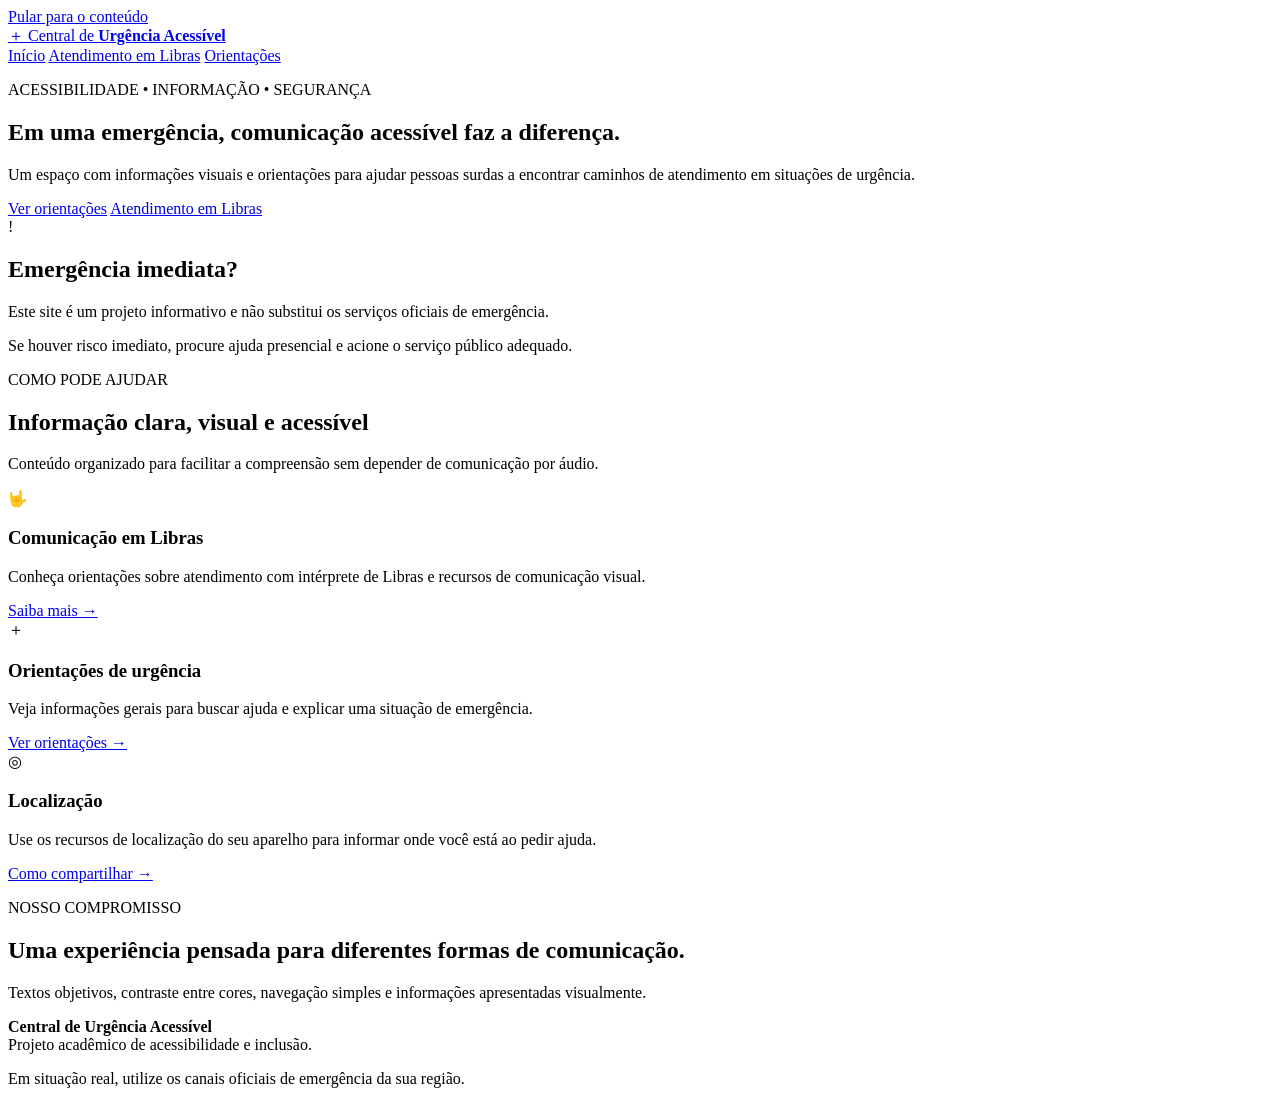
==== index.html @ 9afee102 "Add files via upload Adicionar arquivos do site" ====
<!DOCTYPE html>
<html lang="pt-BR">
<head>
  <meta charset="UTF-8">
  <meta name="viewport" content="width=device-width, initial-scale=1.0">
  <meta name="description" content="Central de Urgência Acessível: informações visuais para facilitar o acesso de pessoas surdas aos serviços de emergência.">
  <title>Central de Urgência Acessível</title>
  <link rel="stylesheet" href="css/style.css">
</head>
<body>
  <a class="skip-link" href="#conteudo">Pular para o conteúdo</a>
  <header class="site-header">
    <div class="container header-inner">
      <a class="brand" href="index.html" aria-label="Central de Urgência Acessível - página inicial">
        <span class="brand-mark" aria-hidden="true">＋</span>
        <span>Central de <strong>Urgência Acessível</strong></span>
      </a>
      <nav aria-label="Navegação principal">
        <a class="active" href="index.html">Início</a>
        <a href="libras.html">Atendimento em Libras</a>
        <a href="orientacoes.html">Orientações</a>
      </nav>
    </div>
  </header>

  <main id="conteudo">
    <section class="hero">
      <div class="container hero-grid">
        <div>
          <p class="eyebrow">ACESSIBILIDADE • INFORMAÇÃO • SEGURANÇA</p>
          <h1>Em uma emergência, <span>comunicação acessível</span> faz a diferença.</h1>
          <p class="hero-text">Um espaço com informações visuais e orientações para ajudar pessoas surdas a encontrar caminhos de atendimento em situações de urgência.</p>
          <div class="hero-actions">
            <a class="button button-light" href="orientacoes.html">Ver orientações</a>
            <a class="button button-outline" href="libras.html">Atendimento em Libras</a>
          </div>
        </div>
        <aside class="notice-card" aria-label="Aviso importante">
          <span class="notice-icon" aria-hidden="true">!</span>
          <h2>Emergência imediata?</h2>
          <p>Este site é um projeto informativo e não substitui os serviços oficiais de emergência.</p>
          <p class="small">Se houver risco imediato, procure ajuda presencial e acione o serviço público adequado.</p>
        </aside>
      </div>
    </section>

    <section class="container section">
      <div class="section-heading">
        <p class="eyebrow">COMO PODE AJUDAR</p>
        <h2>Informação clara, visual e acessível</h2>
        <p>Conteúdo organizado para facilitar a compreensão sem depender de comunicação por áudio.</p>
      </div>
      <div class="cards">
        <article class="info-card">
          <div class="card-icon blue" aria-hidden="true">🤟</div>
          <h3>Comunicação em Libras</h3>
          <p>Conheça orientações sobre atendimento com intérprete de Libras e recursos de comunicação visual.</p>
          <a class="text-link" href="libras.html">Saiba mais →</a>
        </article>
        <article class="info-card">
          <div class="card-icon red" aria-hidden="true">＋</div>
          <h3>Orientações de urgência</h3>
          <p>Veja informações gerais para buscar ajuda e explicar uma situação de emergência.</p>
          <a class="text-link" href="orientacoes.html">Ver orientações →</a>
        </article>
        <article class="info-card">
          <div class="card-icon green" aria-hidden="true">◎</div>
          <h3>Localização</h3>
          <p>Use os recursos de localização do seu aparelho para informar onde você está ao pedir ajuda.</p>
          <a class="text-link" href="orientacoes.html#localizacao">Como compartilhar →</a>
        </article>
      </div>
    </section>

    <section class="access-strip">
      <div class="container access-inner">
        <div>
          <p class="eyebrow">NOSSO COMPROMISSO</p>
          <h2>Uma experiência pensada para diferentes formas de comunicação.</h2>
        </div>
        <p>Textos objetivos, contraste entre cores, navegação simples e informações apresentadas visualmente.</p>
      </div>
    </section>
  </main>

  <footer class="site-footer">
    <div class="container footer-inner">
      <p><strong>Central de Urgência Acessível</strong><br>Projeto acadêmico de acessibilidade e inclusão.</p>
      <p class="footer-note">Em situação real, utilize os canais oficiais de emergência da sua região.</p>
    </div>
  </footer>
</body>
</html>
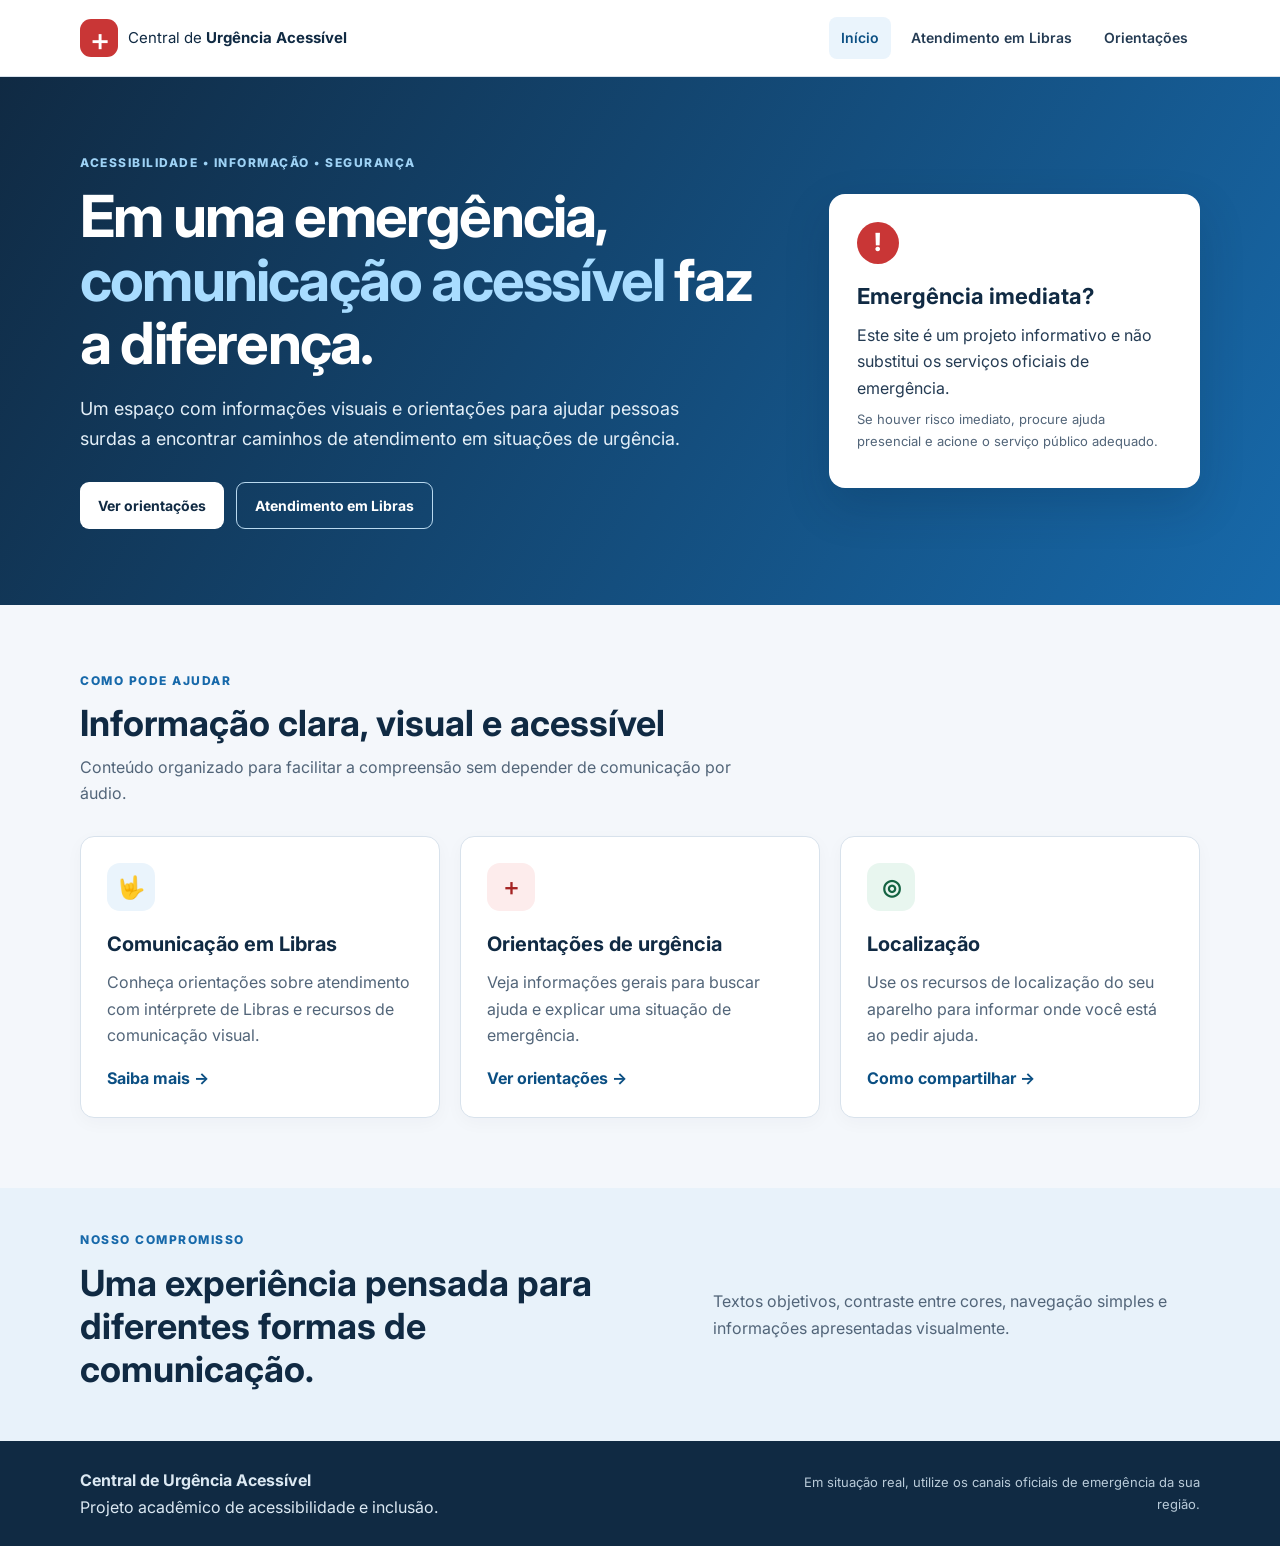
==== commit 61d438e4: "Change stylesheet link to local file Updated stylesheet link to local style.css." ====
--- a/index.html
+++ b/index.html
@@ -4,8 +4,9 @@
   <meta charset="UTF-8">
   <meta name="viewport" content="width=device-width, initial-scale=1.0">
   <meta name="description" content="Central de Urgência Acessível: informações visuais para facilitar o acesso de pessoas surdas aos serviços de emergência.">
-  <title>Central de Urgência Acessível</title>
-  <link rel="stylesheet" href="css/style.css">
+ <title>Central de Urgência Acessível</title>
+
+<link rel="stylesheet" href="style.css">
 </head>
 <body>
   <a class="skip-link" href="#conteudo">Pular para o conteúdo</a>
--- a/style.css
+++ b/style.css
@@ -0,0 +1,127 @@
+@import url('https://fonts.googleapis.com/css2?family=Inter:wght@400;500;600;700;800&display=swap');
+
+:root {
+  --navy: #102a43;
+  --blue: #1769aa;
+  --blue-dark: #0b4f83;
+  --blue-light: #eaf4fc;
+  --red: #c93636;
+  --green: #18794e;
+  --ink: #243b53;
+  --muted: #526579;
+  --surface: #ffffff;
+  --background: #f4f7fb;
+  --border: #d8e2ec;
+  --focus: #ffbf47;
+}
+
+* { box-sizing: border-box; }
+html { scroll-behavior: smooth; }
+body {
+  margin: 0;
+  color: var(--ink);
+  background: var(--background);
+  font-family: Inter, Arial, sans-serif;
+  line-height: 1.65;
+}
+a { color: var(--blue-dark); }
+a:focus-visible, button:focus-visible {
+  outline: 3px solid var(--focus);
+  outline-offset: 3px;
+}
+.container { width: min(1120px, calc(100% - 40px)); margin: 0 auto; }
+.skip-link {
+  position: absolute; left: -9999px; top: 8px; z-index: 10;
+  background: #fff; color: var(--navy); padding: 10px 14px; border-radius: 8px;
+}
+.skip-link:focus { left: 12px; }
+.site-header { background: var(--surface); border-bottom: 1px solid var(--border); }
+.header-inner {
+  min-height: 76px; display: flex; align-items: center;
+  justify-content: space-between; gap: 24px;
+}
+.brand { display: flex; align-items: center; gap: 10px; text-decoration: none; color: var(--navy); font-size: 15px; }
+.brand-mark {
+  display: grid; place-items: center; width: 38px; height: 38px;
+  border-radius: 11px; color: white; background: var(--red); font-size: 27px; font-weight: 800;
+}
+nav { display: flex; flex-wrap: wrap; gap: 8px; }
+nav a { text-decoration: none; color: var(--ink); padding: 9px 12px; border-radius: 8px; font-size: 14px; font-weight: 600; }
+nav a:hover, nav a.active { color: var(--blue-dark); background: var(--blue-light); }
+.hero { color: white; background: linear-gradient(120deg, #102a43, #1769aa); padding: 76px 0; }
+.hero-grid { display: grid; grid-template-columns: 1.5fr .8fr; align-items: center; gap: 52px; }
+.eyebrow { margin: 0 0 12px; color: #9ed2f5; font-size: 12px; font-weight: 800; letter-spacing: 1.5px; }
+h1, h2, h3, p { margin-top: 0; }
+h1 { max-width: 760px; margin-bottom: 18px; font-size: clamp(36px, 5vw, 58px); line-height: 1.1; letter-spacing: -1.8px; }
+h1 span { color: #a8dcff; }
+.hero-text { max-width: 650px; color: #e3eff8; font-size: 18px; }
+.hero-actions { display: flex; flex-wrap: wrap; gap: 12px; margin-top: 28px; }
+.button {
+  display: inline-flex; align-items: center; justify-content: center;
+  min-height: 46px; padding: 11px 18px; border-radius: 9px;
+  text-decoration: none; font-weight: 700; font-size: 14px;
+}
+.button-light { color: var(--navy); background: white; }
+.button-outline { color: white; border: 1px solid #b9d9ef; }
+.button-primary { color: white; background: var(--blue); }
+.button:hover { filter: brightness(.96); transform: translateY(-1px); }
+.notice-card { padding: 28px; border-radius: 16px; color: var(--ink); background: white; box-shadow: 0 18px 45px #071d332b; }
+.notice-card h2 { margin: 14px 0 8px; color: var(--navy); font-size: 22px; }
+.notice-card p { margin-bottom: 8px; }
+.notice-icon { display: grid; place-items: center; width: 42px; height: 42px; border-radius: 50%; color: white; background: var(--red); font-size: 25px; font-weight: 800; }
+.small { color: var(--muted); font-size: 13px; }
+.section { padding-top: 66px; padding-bottom: 70px; }
+.section-heading { max-width: 700px; margin-bottom: 30px; }
+.section-heading .eyebrow, .page-hero .eyebrow { color: var(--blue); }
+.section-heading h2, .access-inner h2 { margin-bottom: 8px; color: var(--navy); font-size: clamp(27px, 3vw, 36px); line-height: 1.2; }
+.section-heading p { color: var(--muted); }
+.cards { display: grid; grid-template-columns: repeat(3, 1fr); gap: 20px; }
+.info-card, .content-panel {
+  padding: 26px; border: 1px solid var(--border); border-radius: 14px;
+  background: var(--surface); box-shadow: 0 5px 18px #102a4308;
+}
+.info-card h3, .info-card h2 { margin: 17px 0 8px; color: var(--navy); font-size: 20px; }
+.info-card p { color: var(--muted); }
+.card-icon { display: grid; place-items: center; width: 48px; height: 48px; border-radius: 13px; font-size: 22px; font-weight: 800; }
+.card-icon.blue { color: var(--blue-dark); background: var(--blue-light); }
+.card-icon.red { color: #a52323; background: #fdecec; }
+.card-icon.green { color: #146342; background: #e8f6ef; }
+.text-link { text-decoration: none; font-weight: 700; }
+.access-strip { padding: 42px 0; background: #e8f2fa; }
+.access-inner { display: grid; grid-template-columns: 1.2fr 1fr; gap: 48px; align-items: center; }
+.access-inner .eyebrow { color: var(--blue); }
+.access-inner p:last-child { margin: 0; color: var(--muted); }
+.site-footer { padding: 26px 0; color: #dbe8f2; background: var(--navy); }
+.footer-inner { display: flex; justify-content: space-between; gap: 24px; align-items: center; }
+.footer-inner p { margin: 0; }
+.footer-note { max-width: 430px; color: #b9cbd9; font-size: 13px; text-align: right; }
+.page-hero { padding: 58px 0; background: #e8f2fa; }
+.page-hero h1 { color: var(--navy); font-size: clamp(34px, 4vw, 48px); }
+.page-hero h1 span { color: var(--blue); }
+.page-hero p:last-child { max-width: 700px; margin-bottom: 0; color: var(--muted); font-size: 17px; }
+.narrow { max-width: 900px; }
+.content-panel h2, .callout h2 { color: var(--navy); font-size: 23px; }
+.steps { padding-left: 24px; }
+.steps li { padding: 0 0 15px 8px; }
+.steps li::marker { color: var(--blue); font-weight: 800; }
+.steps p { margin: 5px 0 0; color: var(--muted); }
+.callout { margin: 22px 0; padding: 23px 26px; border-left: 5px solid var(--blue); border-radius: 10px; background: var(--blue-light); }
+.callout p { margin-bottom: 0; }
+.callout.warning { border-left-color: var(--red); background: #fff1f1; }
+.guidance-cards { margin-bottom: 24px; }
+.location-panel ul { padding-left: 22px; }
+.location-panel li { padding: 4px 0; }
+@media (max-width: 760px) {
+  .header-inner { padding: 14px 0; align-items: flex-start; flex-direction: column; }
+  nav { width: 100%; }
+  nav a { padding: 8px 9px; }
+  .hero { padding: 52px 0; }
+  .hero-grid, .cards, .access-inner { grid-template-columns: 1fr; gap: 22px; }
+  .section { padding: 48px 0; }
+  .footer-inner { align-items: flex-start; flex-direction: column; }
+  .footer-note { text-align: left; }
+}
+@media (prefers-reduced-motion: reduce) {
+  html { scroll-behavior: auto; }
+  *, *::before, *::after { transition-duration: .01ms !important; animation-duration: .01ms !important; }
+}
